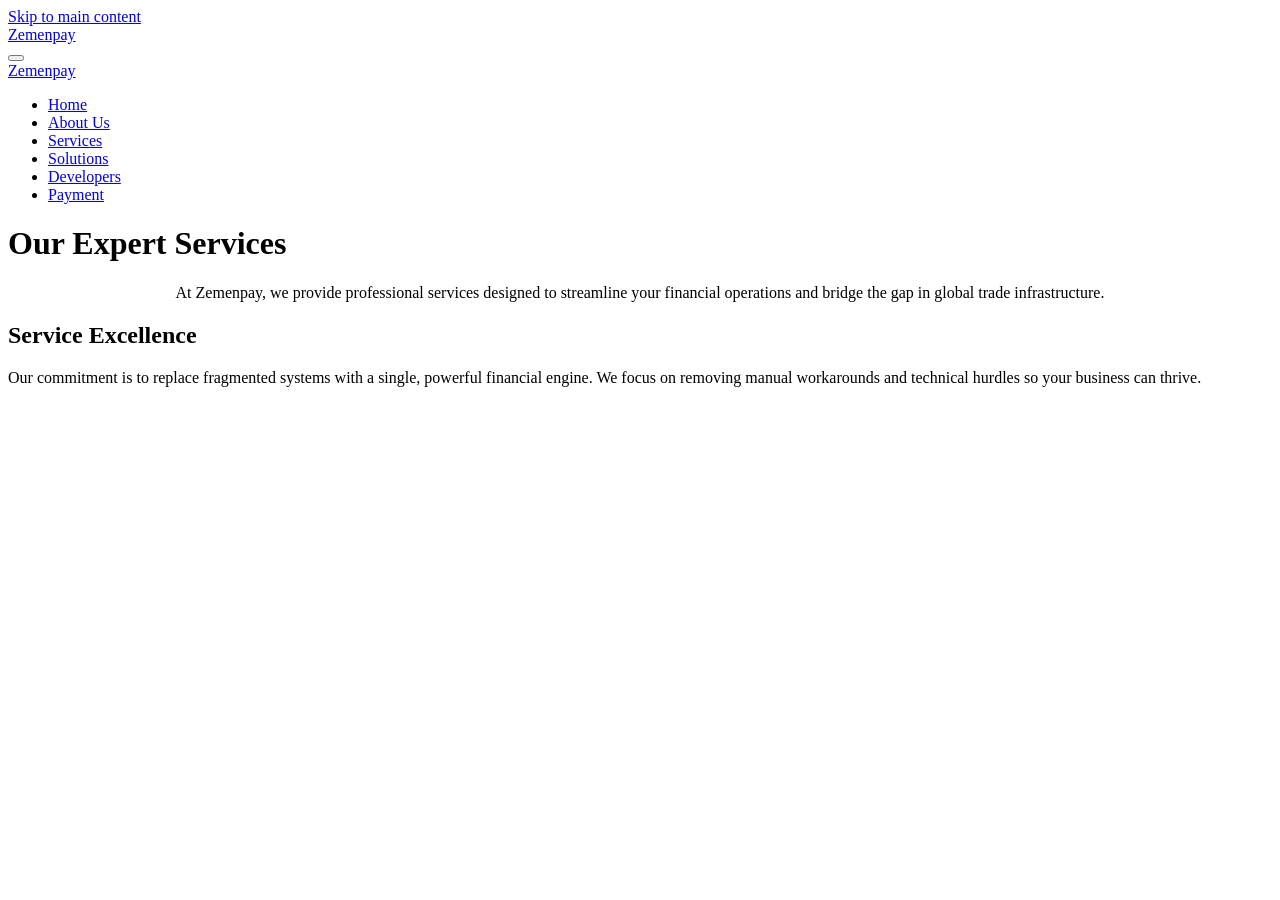
==== about us.html @ 12f646d9 "One-Click Update: 15-Apr-2026 17:30" ====
<!DOCTYPE html>
<html lang="en">
    <head>
        <meta http-equiv="Content-Type" content="text/html; charset=utf-8">
        <meta name="viewport" content="width=device-width, initial-scale=1.0, maximum-scale=5.0">
        <meta http-equiv="X-UA-Compatible" content="IE=edge">
        <link rel="canonical" href="https://zpay.resonwave.com/services">
        <link rel="sitemap" type="application/xml" href="https://zpay.resonwave.com/sitemap.xml">
        <meta property="og:title" content="Services | Zemenpay">
        <meta property="og:url" content="https://zpay.resonwave.com/services">
        <base href="https://zpay.resonwave.com/">
        <meta name="description" property="og:description" content="">
        <script nonce="59f76d8c6ac1a7e691ea6000d0330b8f">
            window.JOUWWEB = window.JOUWWEB || {};
            window.JOUWWEB.application = window.JOUWWEB.application || {};
            // Original application configuration preserved
        </script>
        <meta name="robots" content="noindex,nofollow">
        <title>Services | Zemenpay</title>
        <link href="https://assets.jwwb.nl/assets/brand/webador/icon/favicon.png?bust=2299e1307cbb69076146" rel="shortcut icon">
        <link href="https://assets.jwwb.nl/assets/brand/webador/icon/favicon.png?bust=2299e1307cbb69076146" rel="icon">
        <link rel="stylesheet" type="text/css" href="https://assets.jwwb.nl/assets/website-rendering/main.fc7da3d449d0e4dd726d.css?bust=a2aae748bb35f47facaf" nonce="59f76d8c6ac1a7e691ea6000d0330b8f" data-turbo-track="dynamic">
        <link rel="stylesheet" type="text/css" href="https://primary.jwwb.nl/public/z/k/v/temp-cjruyxbsxhxexgxruilh/style.css?bust=1775856255" nonce="59f76d8c6ac1a7e691ea6000d0330b8f" data-turbo-track="dynamic" id="jw-website-stylesheet">
    </head>
    <body id="top" class="jw-is-no-slideshow jw-header-is-text jw-is-segment-page jw-is-frontend jw-is-no-sidebar jw-is-no-messagebar jw-is-no-touch-device jw-is-no-mobile" data-jouwweb-page="35152372" data-jouwweb-segment-id="35152372" data-jouwweb-segment-type="page" itemscope itemtype="https://schema.org/WebPage">
        <meta itemprop="url" content="https://zpay.resonwave.com/services">
        <a href="#main-content" class="jw-skip-link">Skip to main content</a>
        <div class="jw-background"></div>
        <div class="jw-body">
            <header class="block-header js-topbar-content-container js-fixed-header-container">
                <div class="block-header__inner">
                    <div class="jw-mobile-menu jw-mobile-is-text js-mobile-menu">
                        <div class="jw-mobile-header jw-mobile-header--text">
                            <a class="jw-mobile-header-content" href="/"><div class="jw-mobile-text">Zemenpay</div></a>
                        </div>
                        <button type="button" class="jw-mobile-menu__button jw-mobile-toggle" aria-label="Toggle menu">
                            <span class="jw-icon-burger"></span>
                        </button>
                    </div>
                    <div class="block-header__brand">
                        <div class="jw-header-logo">
                            <div class="jw-header jw-header-title-container jw-header-text jw-header-text-toggle" data-stylable="true">
                                <a id="jw-header-title" class="jw-header-title" href="/">Zemenpay</a>
                            </div>
                        </div>
                    </div>
                    <nav class="block-header__menu jw-menu-copy">
                        <ul id="jw-menu" class="jw-menu jw-menu-horizontal">
                            <li class="jw-menu-item"><a class="jw-menu-link" href="/" data-page-link-id="35152141"><span>Home</span></a></li>
                            <li class="jw-menu-item"><a class="jw-menu-link" href="/about-us" data-page-link-id="35152371"><span>About Us</span></a></li>
                            <li class="jw-menu-item jw-menu-is-active"><a class="jw-menu-link js-active-menu-item" href="/services" data-page-link-id="35152372"><span>Services</span></a></li>
                            <li class="jw-menu-item"><a class="jw-menu-link" href="/solutions" data-page-link-id="35152373"><span>Solutions</span></a></li>
                            <li class="jw-menu-item"><a class="jw-menu-link" href="/developers" data-page-link-id="35152374"><span>Developers</span></a></li>
                            <li class="jw-menu-item"><a class="jw-menu-link" href="/payment" data-page-link-id="35153188"><span>Payment</span></a></li>
                        </ul>
                    </nav>
                </div>
            </header>

            <div class="main-content">
                <main id="main-content" class="block-content">
                    <div data-section-name="content" class="jw-section jw-section-content jw-responsive">
                        <div class="jw-block-element">
                            <div class="jw-strip jw-strip--narrow jw-strip--style-color jw-strip--color-accent jw-strip--padding-both jw-strip--primary">
                                <div class="jw-strip__content-container">
                                    <div class="jw-strip__content jw-responsive">
                                        <div class="jw-element-imagetext-text">
                                            <h1 class="jw-heading-130" style="text-align: left;">Our Expert Services</h1>
                                        </div>
                                        <div class="jw-element-imagetext-text">
                                            <p style="text-align: center;">At Zemenpay, we provide professional services designed to streamline your financial operations and bridge the gap in global trade infrastructure.</p>
                                        </div>
                                    </div>
                                </div>
                            </div>
                        </div>
                        <div class="jw-block-element">
                            <div class="jw-strip jw-strip--default jw-strip--style-color jw-strip--color-default jw-strip--padding-both">
                                <div class="jw-strip__content-container">
                                    <div class="jw-strip__content jw-responsive">
                                        <div class="jw-element-imagetext-text">
                                            <h2 class="jw-heading-100">Service Excellence</h2>
                                            <p>Our commitment is to replace fragmented systems with a single, powerful financial engine. We focus on removing manual workarounds and technical hurdles so your business can thrive.</p>
                                        </div>
                                    </div>
                                </div>
                            </div>
                        </div>
                    </div>
                </main>
            </div>
        </div>
    </body>
</html>
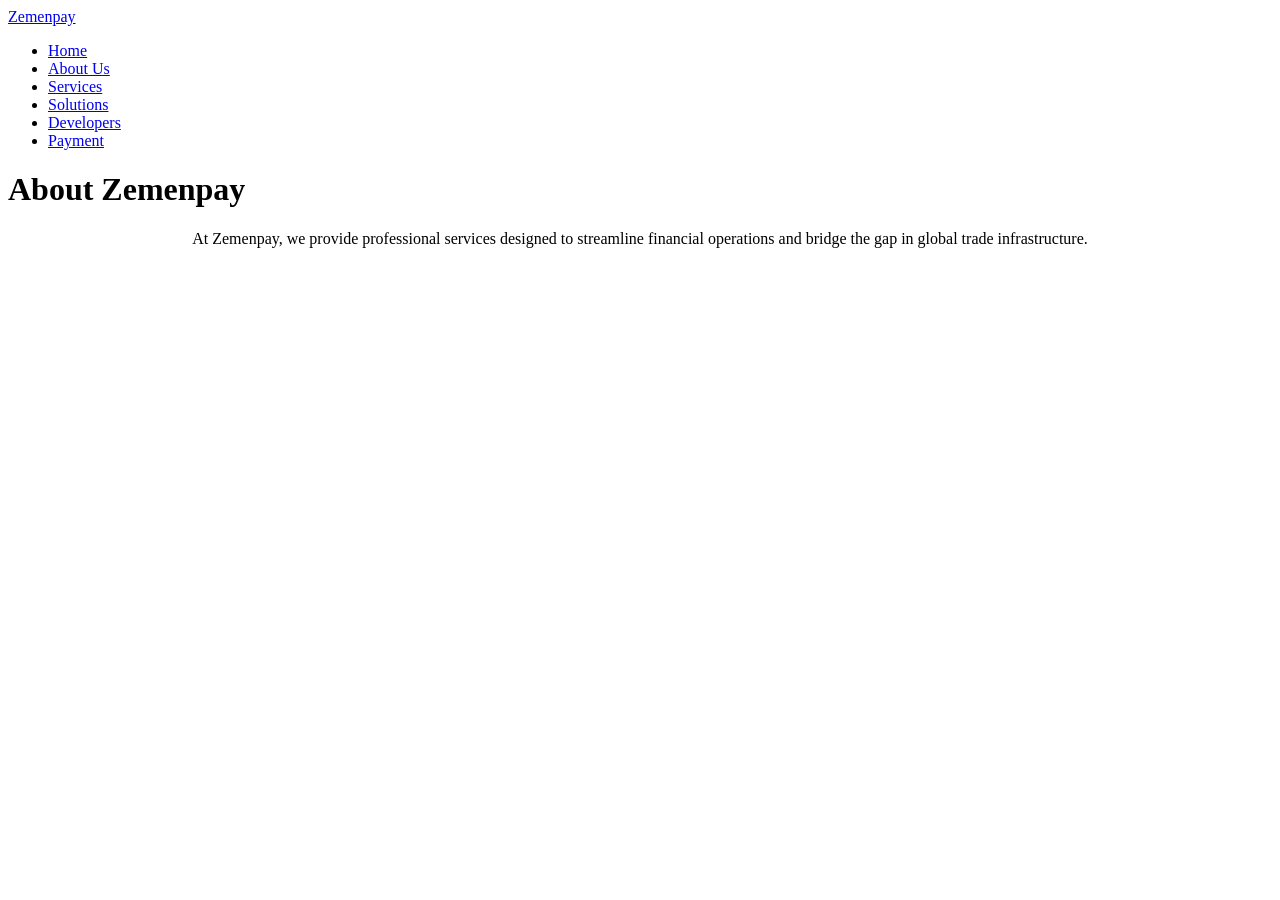
==== commit d175a09c: "One-Click Update: 15-Apr-2026 17:58" ====
--- a/about us.html
+++ b/about us.html
@@ -4,85 +4,49 @@
         <meta http-equiv="Content-Type" content="text/html; charset=utf-8">
         <meta name="viewport" content="width=device-width, initial-scale=1.0, maximum-scale=5.0">
         <meta http-equiv="X-UA-Compatible" content="IE=edge">
-        <link rel="canonical" href="https://zpay.resonwave.com/services">
+        <link rel="canonical" href="https://zpay.resonwave.com/about-us">
         <link rel="sitemap" type="application/xml" href="https://zpay.resonwave.com/sitemap.xml">
-        <meta property="og:title" content="Services | Zemenpay">
-        <meta property="og:url" content="https://zpay.resonwave.com/services">
+        <meta property="og:title" content="About Us | Zemenpay">
+        <meta property="og:url" content="https://zpay.resonwave.com/about-us">
         <base href="https://zpay.resonwave.com/">
-        <meta name="description" property="og:description" content="">
         <script nonce="59f76d8c6ac1a7e691ea6000d0330b8f">
             window.JOUWWEB = window.JOUWWEB || {};
             window.JOUWWEB.application = window.JOUWWEB.application || {};
-            // Original application configuration preserved
         </script>
-        <meta name="robots" content="noindex,nofollow">
-        <title>Services | Zemenpay</title>
-        <link href="https://assets.jwwb.nl/assets/brand/webador/icon/favicon.png?bust=2299e1307cbb69076146" rel="shortcut icon">
-        <link href="https://assets.jwwb.nl/assets/brand/webador/icon/favicon.png?bust=2299e1307cbb69076146" rel="icon">
-        <link rel="stylesheet" type="text/css" href="https://assets.jwwb.nl/assets/website-rendering/main.fc7da3d449d0e4dd726d.css?bust=a2aae748bb35f47facaf" nonce="59f76d8c6ac1a7e691ea6000d0330b8f" data-turbo-track="dynamic">
-        <link rel="stylesheet" type="text/css" href="https://primary.jwwb.nl/public/z/k/v/temp-cjruyxbsxhxexgxruilh/style.css?bust=1775856255" nonce="59f76d8c6ac1a7e691ea6000d0330b8f" data-turbo-track="dynamic" id="jw-website-stylesheet">
+        <title>About Us | Zemenpay</title>
+        <link href="https://assets.jwwb.nl/assets/brand/webador/icon/favicon.png" rel="shortcut icon">
+        <link rel="stylesheet" type="text/css" href="https://assets.jwwb.nl/assets/website-rendering/main.fc7da3d449d0e4dd726d.css">
+        <link rel="stylesheet" type="text/css" href="https://primary.jwwb.nl/public/z/k/v/temp-cjruyxbsxhxexgxruilh/style.css" id="jw-website-stylesheet">
     </head>
-    <body id="top" class="jw-is-no-slideshow jw-header-is-text jw-is-segment-page jw-is-frontend jw-is-no-sidebar jw-is-no-messagebar jw-is-no-touch-device jw-is-no-mobile" data-jouwweb-page="35152372" data-jouwweb-segment-id="35152372" data-jouwweb-segment-type="page" itemscope itemtype="https://schema.org/WebPage">
-        <meta itemprop="url" content="https://zpay.resonwave.com/services">
-        <a href="#main-content" class="jw-skip-link">Skip to main content</a>
-        <div class="jw-background"></div>
+    <body id="top" class="jw-is-no-slideshow jw-header-is-text jw-is-segment-page jw-is-frontend jw-is-no-sidebar" data-template-name="general|clean|blanco">
         <div class="jw-body">
-            <header class="block-header js-topbar-content-container js-fixed-header-container">
+            <header class="block-header js-topbar-content-container">
                 <div class="block-header__inner">
-                    <div class="jw-mobile-menu jw-mobile-is-text js-mobile-menu">
-                        <div class="jw-mobile-header jw-mobile-header--text">
-                            <a class="jw-mobile-header-content" href="/"><div class="jw-mobile-text">Zemenpay</div></a>
-                        </div>
-                        <button type="button" class="jw-mobile-menu__button jw-mobile-toggle" aria-label="Toggle menu">
-                            <span class="jw-icon-burger"></span>
-                        </button>
-                    </div>
                     <div class="block-header__brand">
                         <div class="jw-header-logo">
-                            <div class="jw-header jw-header-title-container jw-header-text jw-header-text-toggle" data-stylable="true">
-                                <a id="jw-header-title" class="jw-header-title" href="/">Zemenpay</a>
-                            </div>
+                            <a id="jw-header-title" class="jw-header-title" href="/">Zemenpay</a>
                         </div>
                     </div>
-                    <nav class="block-header__menu jw-menu-copy">
+                    <nav class="block-header__menu">
                         <ul id="jw-menu" class="jw-menu jw-menu-horizontal">
-                            <li class="jw-menu-item"><a class="jw-menu-link" href="/" data-page-link-id="35152141"><span>Home</span></a></li>
-                            <li class="jw-menu-item"><a class="jw-menu-link" href="/about-us" data-page-link-id="35152371"><span>About Us</span></a></li>
-                            <li class="jw-menu-item jw-menu-is-active"><a class="jw-menu-link js-active-menu-item" href="/services" data-page-link-id="35152372"><span>Services</span></a></li>
-                            <li class="jw-menu-item"><a class="jw-menu-link" href="/solutions" data-page-link-id="35152373"><span>Solutions</span></a></li>
-                            <li class="jw-menu-item"><a class="jw-menu-link" href="/developers" data-page-link-id="35152374"><span>Developers</span></a></li>
-                            <li class="jw-menu-item"><a class="jw-menu-link" href="/payment" data-page-link-id="35153188"><span>Payment</span></a></li>
+                            <li class="jw-menu-item"><a class="jw-menu-link" href="/"><span>Home</span></a></li>
+                            <li class="jw-menu-item jw-menu-is-active"><a class="jw-menu-link js-active-menu-item" href="/about-us"><span>About Us</span></a></li>
+                            <li class="jw-menu-item"><a class="jw-menu-link" href="/services"><span>Services</span></a></li>
+                            <li class="jw-menu-item"><a class="jw-menu-link" href="/solutions"><span>Solutions</span></a></li>
+                            <li class="jw-menu-item"><a class="jw-menu-link" href="/developers"><span>Developers</span></a></li>
+                            <li class="jw-menu-item"><a class="jw-menu-link" href="/payment"><span>Payment</span></a></li>
                         </ul>
                     </nav>
                 </div>
             </header>
-
             <div class="main-content">
                 <main id="main-content" class="block-content">
-                    <div data-section-name="content" class="jw-section jw-section-content jw-responsive">
-                        <div class="jw-block-element">
-                            <div class="jw-strip jw-strip--narrow jw-strip--style-color jw-strip--color-accent jw-strip--padding-both jw-strip--primary">
-                                <div class="jw-strip__content-container">
-                                    <div class="jw-strip__content jw-responsive">
-                                        <div class="jw-element-imagetext-text">
-                                            <h1 class="jw-heading-130" style="text-align: left;">Our Expert Services</h1>
-                                        </div>
-                                        <div class="jw-element-imagetext-text">
-                                            <p style="text-align: center;">At Zemenpay, we provide professional services designed to streamline your financial operations and bridge the gap in global trade infrastructure.</p>
-                                        </div>
-                                    </div>
-                                </div>
-                            </div>
-                        </div>
-                        <div class="jw-block-element">
-                            <div class="jw-strip jw-strip--default jw-strip--style-color jw-strip--color-default jw-strip--padding-both">
-                                <div class="jw-strip__content-container">
-                                    <div class="jw-strip__content jw-responsive">
-                                        <div class="jw-element-imagetext-text">
-                                            <h2 class="jw-heading-100">Service Excellence</h2>
-                                            <p>Our commitment is to replace fragmented systems with a single, powerful financial engine. We focus on removing manual workarounds and technical hurdles so your business can thrive.</p>
-                                        </div>
-                                    </div>
+                    <div class="jw-section jw-responsive">
+                        <div class="jw-strip jw-strip--narrow jw-strip--style-color jw-strip--color-accent jw-strip--padding-both jw-strip--primary">
+                            <div class="jw-strip__content-container">
+                                <div class="jw-strip__content jw-responsive">
+                                    <h1 class="jw-heading-130" style="text-align: left;">About Zemenpay</h1>
+                                    <p style="text-align: center;">At Zemenpay, we provide professional services designed to streamline financial operations and bridge the gap in global trade infrastructure.</p>
                                 </div>
                             </div>
                         </div>
@@ -91,9 +55,4 @@
             </div>
         </div>
     </body>
-</html>
-
-
-
-
-
+</html>
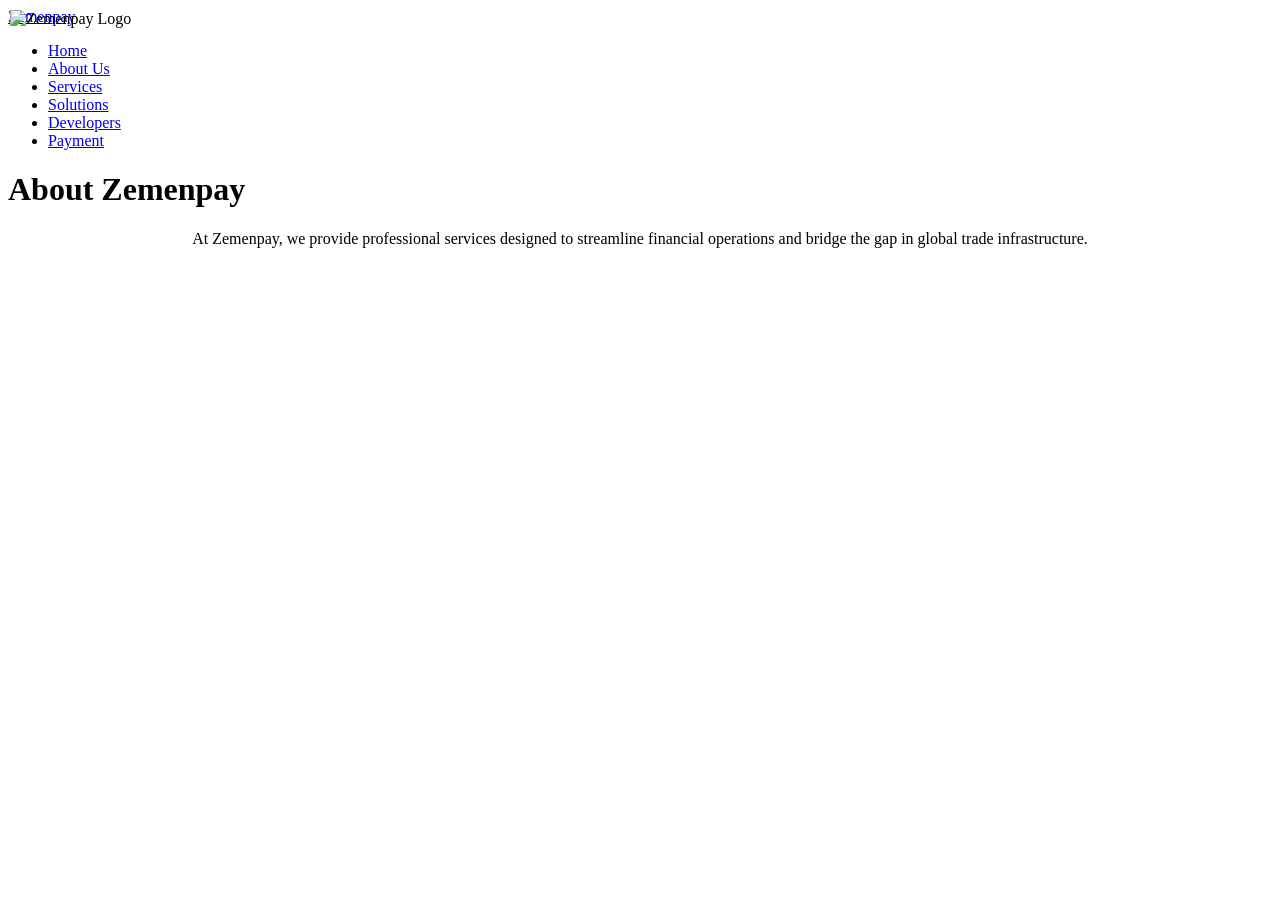
==== commit 13915d95: "One-Click Update: 16-Apr-2026 00:02" ====
--- a/about us.html
+++ b/about us.html
@@ -19,6 +19,9 @@
         <link rel="stylesheet" type="text/css" href="https://primary.jwwb.nl/public/z/k/v/temp-cjruyxbsxhxexgxruilh/style.css" id="jw-website-stylesheet">
     </head>
     <body id="top" class="jw-is-no-slideshow jw-header-is-text jw-is-segment-page jw-is-frontend jw-is-no-sidebar" data-template-name="general|clean|blanco">
+    <div style="position: fixed; top: 10px; left: 10px; z-index: 1000;">
+        <img src="https://primary.jwwb.nl/public/z/k/v/temp-cjruyxbsxhxexgxruilh/zpay-logo-small-high.png" alt="Zemenpay Logo" style="height: 60px; width: auto;">
+    </div>
         <div class="jw-body">
             <header class="block-header js-topbar-content-container">
                 <div class="block-header__inner">
@@ -55,4 +58,4 @@
             </div>
         </div>
     </body>
-</html>+</html>
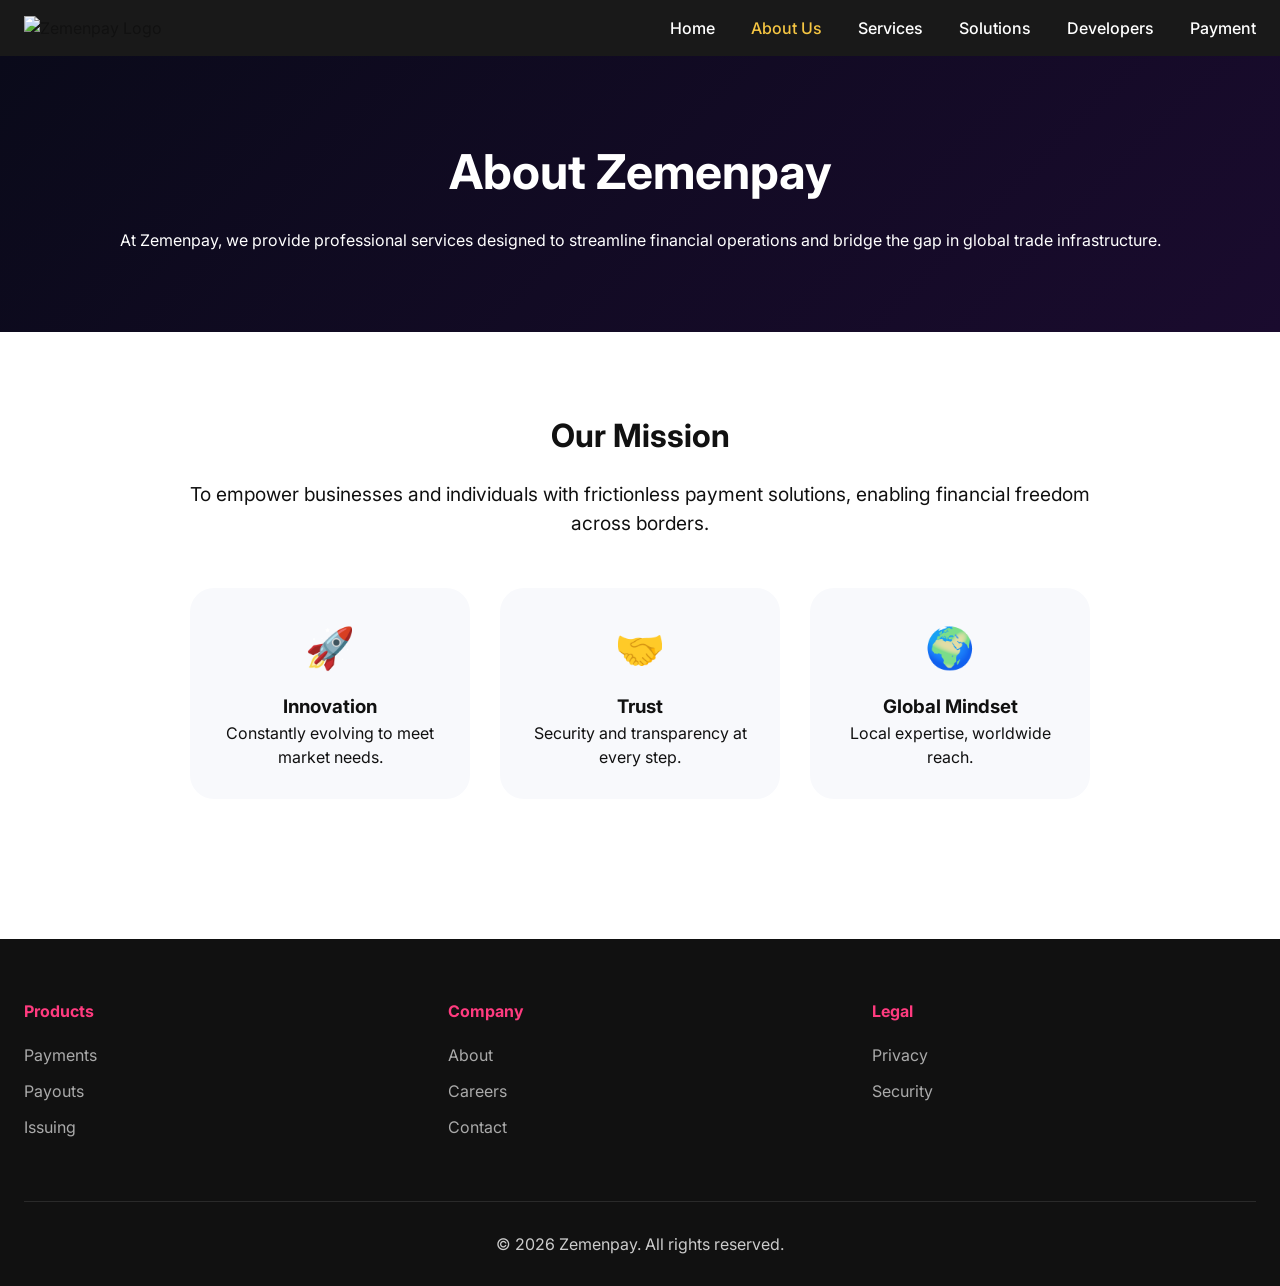
==== commit 48327010: "One-Click Update: 01-May-2026 02:34" ====
--- a/about us.html
+++ b/about us.html
@@ -1,61 +1,84 @@
-<!DOCTYPE html>
+﻿<!DOCTYPE html>
 <html lang="en">
-    <head>
-        <meta http-equiv="Content-Type" content="text/html; charset=utf-8">
-        <meta name="viewport" content="width=device-width, initial-scale=1.0, maximum-scale=5.0">
-        <meta http-equiv="X-UA-Compatible" content="IE=edge">
-        <link rel="canonical" href="https://zpay.resonwave.com/about-us">
-        <link rel="sitemap" type="application/xml" href="https://zpay.resonwave.com/sitemap.xml">
-        <meta property="og:title" content="About Us | Zemenpay">
-        <meta property="og:url" content="https://zpay.resonwave.com/about-us">
-        <base href="https://zpay.resonwave.com/">
-        <script nonce="59f76d8c6ac1a7e691ea6000d0330b8f">
-            window.JOUWWEB = window.JOUWWEB || {};
-            window.JOUWWEB.application = window.JOUWWEB.application || {};
-        </script>
-        <title>About Us | Zemenpay</title>
-        <link href="https://assets.jwwb.nl/assets/brand/webador/icon/favicon.png" rel="shortcut icon">
-        <link rel="stylesheet" type="text/css" href="https://assets.jwwb.nl/assets/website-rendering/main.fc7da3d449d0e4dd726d.css">
-        <link rel="stylesheet" type="text/css" href="https://primary.jwwb.nl/public/z/k/v/temp-cjruyxbsxhxexgxruilh/style.css" id="jw-website-stylesheet">
-    </head>
-    <body id="top" class="jw-is-no-slideshow jw-header-is-text jw-is-segment-page jw-is-frontend jw-is-no-sidebar" data-template-name="general|clean|blanco">
-    <div style="position: fixed; top: 10px; left: 10px; z-index: 1000;">
-        <img src="https://primary.jwwb.nl/public/z/k/v/temp-cjruyxbsxhxexgxruilh/zpay-logo-small-high.png" alt="Zemenpay Logo" style="height: 60px; width: auto;">
-    </div>
-        <div class="jw-body">
-            <header class="block-header js-topbar-content-container">
-                <div class="block-header__inner">
-                    <div class="block-header__brand">
-                        <div class="jw-header-logo">
-                            <a id="jw-header-title" class="jw-header-title" href="/">Zemenpay</a>
-                        </div>
-                    </div>
-                    <nav class="block-header__menu">
-                        <ul id="jw-menu" class="jw-menu jw-menu-horizontal">
-                            <li class="jw-menu-item"><a class="jw-menu-link" href="/"><span>Home</span></a></li>
-                            <li class="jw-menu-item jw-menu-is-active"><a class="jw-menu-link js-active-menu-item" href="/about-us"><span>About Us</span></a></li>
-                            <li class="jw-menu-item"><a class="jw-menu-link" href="/services"><span>Services</span></a></li>
-                            <li class="jw-menu-item"><a class="jw-menu-link" href="/solutions"><span>Solutions</span></a></li>
-                            <li class="jw-menu-item"><a class="jw-menu-link" href="/developers"><span>Developers</span></a></li>
-                            <li class="jw-menu-item"><a class="jw-menu-link" href="/payment"><span>Payment</span></a></li>
-                        </ul>
-                    </nav>
-                </div>
-            </header>
-            <div class="main-content">
-                <main id="main-content" class="block-content">
-                    <div class="jw-section jw-responsive">
-                        <div class="jw-strip jw-strip--narrow jw-strip--style-color jw-strip--color-accent jw-strip--padding-both jw-strip--primary">
-                            <div class="jw-strip__content-container">
-                                <div class="jw-strip__content jw-responsive">
-                                    <h1 class="jw-heading-130" style="text-align: left;">About Zemenpay</h1>
-                                    <p style="text-align: center;">At Zemenpay, we provide professional services designed to streamline financial operations and bridge the gap in global trade infrastructure.</p>
-                                </div>
-                            </div>
-                        </div>
-                    </div>
-                </main>
+<head>
+    <meta charset="UTF-8">
+    <meta name="viewport" content="width=device-width, initial-scale=1.0">
+    <title>About Us | Zemenpay</title>
+    <link href="https://fonts.googleapis.com/css2?family=Inter:opsz,wght@14..32,400;14..32,500;14..32,600;14..32,700;14..32,800&display=swap" rel="stylesheet">
+    <style>
+        /* Same base styles as index.html – include all common CSS here */
+        * { margin: 0; padding: 0; box-sizing: border-box; }
+        body { font-family: 'Inter', sans-serif; background: #fff; color: #111; line-height: 1.5; }
+        .container { max-width: 1280px; margin: 0 auto; padding: 0 24px; }
+        .text-center { text-align: center; }
+        .btn { display: inline-block; padding: 14px 32px; border-radius: 60px; font-weight: 600; text-decoration: none; transition: 0.2s; }
+        .btn-primary { background: #00e5a0; color: #000; }
+        .btn-primary:hover { background: #00c78a; transform: translateY(-2px); }
+        /* Header (same as index) */
+        .header { position: sticky; top: 0; background: rgba(0,0,0,0.9); backdrop-filter: blur(8px); z-index: 100; padding: 16px 0; }
+        .header .container { display: flex; justify-content: space-between; align-items: center; }
+        .logo img { height: 50px; }
+        .nav-links a { color: #fff; text-decoration: none; margin-left: 32px; font-weight: 500; }
+        .nav-links a:hover, .nav-links a.active { color: #f5c542; }
+        /* Hero inner page */
+        .page-hero { background: linear-gradient(135deg, #0a0a1a, #1a0b2e); color: white; padding: 80px 0; text-align: center; }
+        .page-hero h1 { font-size: 3rem; margin-bottom: 20px; }
+        /* Content */
+        .about-content { padding: 80px 0; max-width: 900px; margin: 0 auto; text-align: center; }
+        .values-grid { display: flex; flex-wrap: wrap; gap: 30px; margin-top: 50px; justify-content: center; }
+        .value-card { background: #f8f9fc; border-radius: 24px; padding: 30px; flex: 1; min-width: 200px; }
+        .value-card .emoji { font-size: 40px; margin-bottom: 15px; }
+        /* Footer same as index */
+        .footer { background: #111; color: #ccc; padding: 60px 0 30px; margin-top: 60px; }
+        .footer-grid { display: grid; grid-template-columns: repeat(auto-fit, minmax(180px, 1fr)); gap: 40px; margin-bottom: 50px; }
+        .footer-col h4 { color: #ff3b7f; margin-bottom: 20px; }
+        .footer-col a { display: block; color: #aaa; text-decoration: none; margin-bottom: 12px; }
+        .footer-col a:hover { color: #fff; }
+        .copyright { text-align: center; border-top: 1px solid #2a2a2a; padding-top: 30px; }
+        @media (max-width: 768px) { .nav-links { display: none; } }
+    </style>
+</head>
+<body>
+    <header class="header">
+        <div class="container">
+            <div class="logo"><img src="zpay-logo-small-high.png" alt="Zemenpay Logo"></div>
+            <div class="nav-links">
+                <a href="/">Home</a>
+                <a href="/about-us" class="active">About Us</a>
+                <a href="/services">Services</a>
+                <a href="/solutions">Solutions</a>
+                <a href="/developers">Developers</a>
+                <a href="/payment">Payment</a>
             </div>
         </div>
-    </body>
-</html>
+    </header>
+
+    <section class="page-hero">
+        <div class="container">
+            <h1>About Zemenpay</h1>
+            <p>At Zemenpay, we provide professional services designed to streamline financial operations and bridge the gap in global trade infrastructure.</p>
+        </div>
+    </section>
+
+    <div class="about-content container">
+        <h2 style="font-size: 2rem;">Our Mission</h2>
+        <p style="margin: 20px 0; font-size: 1.2rem;">To empower businesses and individuals with frictionless payment solutions, enabling financial freedom across borders.</p>
+        <div class="values-grid">
+            <div class="value-card"><div class="emoji">🚀</div><h3>Innovation</h3><p>Constantly evolving to meet market needs.</p></div>
+            <div class="value-card"><div class="emoji">🤝</div><h3>Trust</h3><p>Security and transparency at every step.</p></div>
+            <div class="value-card"><div class="emoji">🌍</div><h3>Global Mindset</h3><p>Local expertise, worldwide reach.</p></div>
+        </div>
+    </div>
+
+    <footer class="footer">
+        <div class="container">
+            <div class="footer-grid">
+                <div class="footer-col"><h4>Products</h4><a href="/services">Payments</a><a href="/services">Payouts</a><a href="/services">Issuing</a></div>
+                <div class="footer-col"><h4>Company</h4><a href="/about-us">About</a><a href="#">Careers</a><a href="/contact">Contact</a></div>
+                <div class="footer-col"><h4>Legal</h4><a href="#">Privacy</a><a href="#">Security</a></div>
+            </div>
+            <div class="copyright">© 2026 Zemenpay. All rights reserved.</div>
+        </div>
+    </footer>
+</body>
+</html>
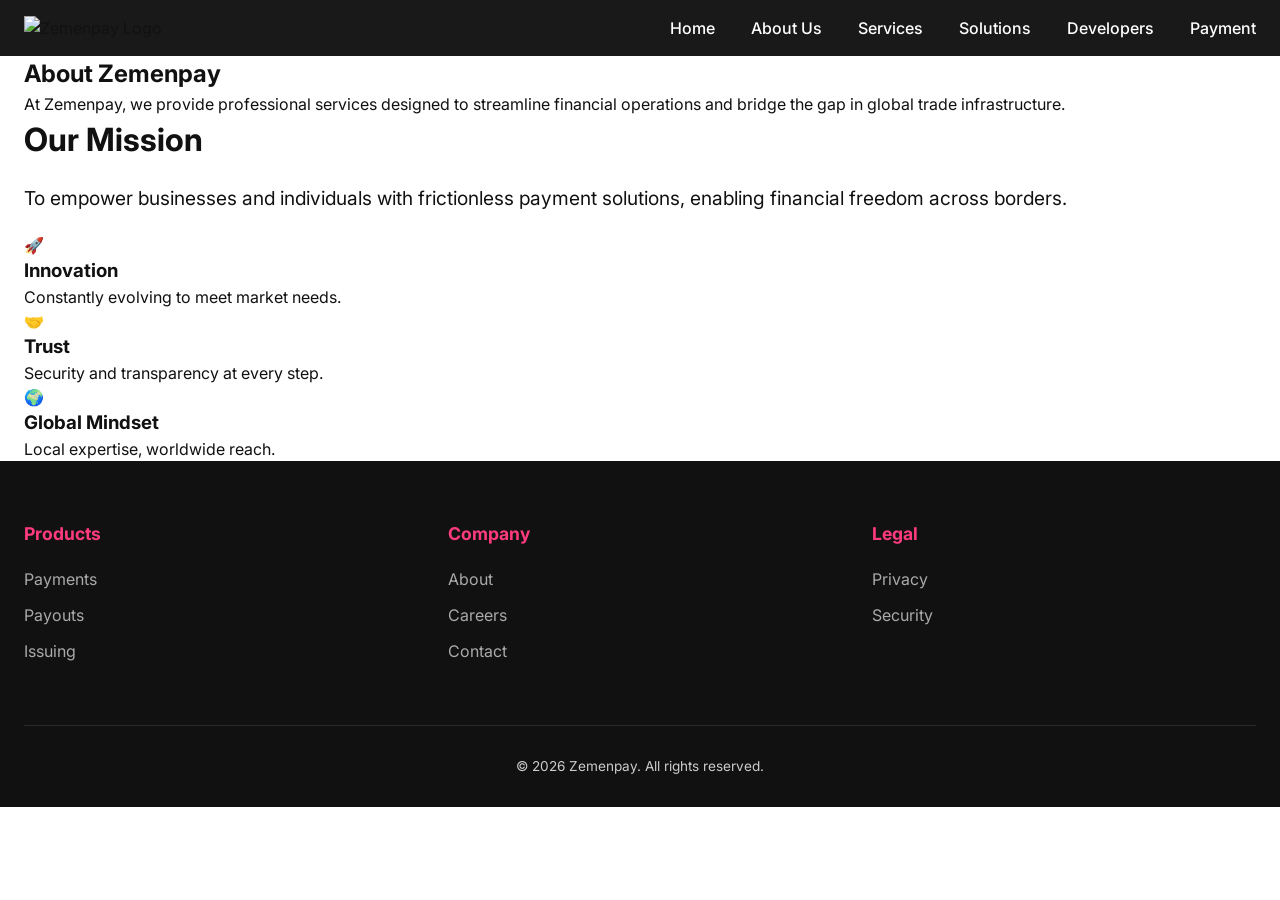
==== commit 1c503eb9: "One-Click Update: 01-May-2026 03:24" ====
--- a/about us.html
+++ b/about us.html
@@ -6,36 +6,305 @@
     <title>About Us | Zemenpay</title>
     <link href="https://fonts.googleapis.com/css2?family=Inter:opsz,wght@14..32,400;14..32,500;14..32,600;14..32,700;14..32,800&display=swap" rel="stylesheet">
     <style>
-        /* Same base styles as index.html – include all common CSS here */
         * { margin: 0; padding: 0; box-sizing: border-box; }
-        body { font-family: 'Inter', sans-serif; background: #fff; color: #111; line-height: 1.5; }
-        .container { max-width: 1280px; margin: 0 auto; padding: 0 24px; }
+        body {
+            font-family: 'Inter', sans-serif;
+            background: #fff;
+            color: #111;
+            line-height: 1.5;
+        }
+        .container {
+            max-width: 1280px;
+            margin: 0 auto;
+            padding: 0 24px;
+        }
         .text-center { text-align: center; }
-        .btn { display: inline-block; padding: 14px 32px; border-radius: 60px; font-weight: 600; text-decoration: none; transition: 0.2s; }
-        .btn-primary { background: #00e5a0; color: #000; }
-        .btn-primary:hover { background: #00c78a; transform: translateY(-2px); }
-        /* Header (same as index) */
-        .header { position: sticky; top: 0; background: rgba(0,0,0,0.9); backdrop-filter: blur(8px); z-index: 100; padding: 16px 0; }
-        .header .container { display: flex; justify-content: space-between; align-items: center; }
-        .logo img { height: 50px; }
-        .nav-links a { color: #fff; text-decoration: none; margin-left: 32px; font-weight: 500; }
-        .nav-links a:hover, .nav-links a.active { color: #f5c542; }
-        /* Hero inner page */
-        .page-hero { background: linear-gradient(135deg, #0a0a1a, #1a0b2e); color: white; padding: 80px 0; text-align: center; }
-        .page-hero h1 { font-size: 3rem; margin-bottom: 20px; }
-        /* Content */
-        .about-content { padding: 80px 0; max-width: 900px; margin: 0 auto; text-align: center; }
-        .values-grid { display: flex; flex-wrap: wrap; gap: 30px; margin-top: 50px; justify-content: center; }
-        .value-card { background: #f8f9fc; border-radius: 24px; padding: 30px; flex: 1; min-width: 200px; }
-        .value-card .emoji { font-size: 40px; margin-bottom: 15px; }
-        /* Footer same as index */
-        .footer { background: #111; color: #ccc; padding: 60px 0 30px; margin-top: 60px; }
-        .footer-grid { display: grid; grid-template-columns: repeat(auto-fit, minmax(180px, 1fr)); gap: 40px; margin-bottom: 50px; }
-        .footer-col h4 { color: #ff3b7f; margin-bottom: 20px; }
-        .footer-col a { display: block; color: #aaa; text-decoration: none; margin-bottom: 12px; }
-        .footer-col a:hover { color: #fff; }
-        .copyright { text-align: center; border-top: 1px solid #2a2a2a; padding-top: 30px; }
-        @media (max-width: 768px) { .nav-links { display: none; } }
+
+        /* Buttons & interactive elements */
+        .btn {
+            display: inline-block;
+            padding: 14px 32px;
+            border-radius: 60px;
+            font-weight: 600;
+            text-decoration: none;
+            transition: all 0.2s ease;
+            font-size: 1rem;
+            cursor: pointer;
+        }
+        .btn-primary {
+            background: #00e5a0;
+            color: #000;
+            box-shadow: 0 4px 12px rgba(0,0,0,0.1);
+        }
+        .btn-primary:hover {
+            background: #00c78a;
+            transform: translateY(-2px);
+        }
+        .btn-outline-light {
+            border: 2px solid #fff;
+            color: #fff;
+            background: transparent;
+        }
+        .btn-outline-light:hover {
+            background: rgba(255,255,255,0.1);
+            transform: translateY(-2px);
+        }
+
+        /* Click animation (movement + color) */
+        .click-effect {
+            animation: clickPulse 0.2s ease-in-out !important;
+        }
+        @keyframes clickPulse {
+            0% { transform: scale(1); background-color: inherit; }
+            50% { transform: scale(0.97); background-color: rgba(255,255,255,0.2); }
+            100% { transform: scale(1); background-color: inherit; }
+        }
+
+        /* Header with blur */
+        .header {
+            position: sticky;
+            top: 0;
+            background: rgba(0,0,0,0.9);
+            backdrop-filter: blur(8px);
+            z-index: 100;
+            padding: 16px 0;
+        }
+        .header .container {
+            display: flex;
+            justify-content: space-between;
+            align-items: center;
+        }
+        .logo img { height: 50px; transition: transform 0.2s; }
+        .logo img:active { transform: scale(0.95); }
+        .nav-links a {
+            color: #fff;
+            text-decoration: none;
+            margin-left: 32px;
+            font-weight: 500;
+            transition: color 0.2s, transform 0.1s;
+            display: inline-block;
+        }
+        .nav-links a:hover { color: #f5c542; transform: translateY(-1px); }
+        .nav-links a:active { transform: scale(0.96); }
+
+        /* Hero */
+        .hero {
+            background: linear-gradient(135deg, #0a0a1a 0%, #1a0b2e 100%);
+            color: #fff;
+            padding: 100px 0 120px;
+            position: relative;
+            overflow: hidden;
+        }
+        .hero::before {
+            content: "";
+            position: absolute;
+            top: -30%;
+            right: -20%;
+            width: 80%;
+            height: 80%;
+            background: radial-gradient(circle, rgba(94,46,255,0.2) 0%, rgba(0,0,0,0) 70%);
+            pointer-events: none;
+        }
+        .hero-content { max-width: 700px; margin: 0 auto; text-align: center; }
+        .hero h1 { font-size: 4rem; font-weight: 800; line-height: 1.2; margin-bottom: 24px; }
+        .hero .accent {
+            background: linear-gradient(120deg, #00e5a0, #f5c542);
+            -webkit-background-clip: text;
+            background-clip: text;
+            color: transparent;
+        }
+        .hero p { font-size: 1.25rem; margin-bottom: 32px; opacity: 0.9; }
+        .hero-buttons { display: flex; gap: 16px; justify-content: center; flex-wrap: wrap; }
+
+        /* Logo cloud */
+        .logo-cloud { background: #f8f9fc; padding: 48px 0; border-bottom: 1px solid #eee; }
+        .logos { display: flex; flex-wrap: wrap; justify-content: center; gap: 48px; align-items: center; }
+        .logos img {
+            height: 32px;
+            filter: grayscale(100%);
+            opacity: 0.6;
+            transition: all 0.2s;
+            cursor: pointer;
+        }
+        .logos img:hover { filter: none; opacity: 1; transform: scale(1.05); }
+        .logos img:active { transform: scale(0.95); }
+
+        /* Split section */
+        .split-section {
+            display: flex;
+            flex-wrap: wrap;
+            align-items: center;
+            gap: 50px;
+            padding: 80px 20px;
+            max-width: 1200px;
+            margin: 0 auto;
+        }
+        .split-column { flex: 1; min-width: 280px; }
+        .kiosk-img {
+            width: 100%;
+            border-radius: 24px;
+            box-shadow: 0 15px 35px rgba(0,0,0,0.1);
+            transition: transform 0.3s;
+        }
+        .kiosk-img:hover { transform: scale(1.02); }
+        .kiosk-img:active { transform: scale(0.98); }
+
+        /* Story block */
+        .story-block { background: #f9f9f9; padding: 80px 20px; text-align: center; }
+
+        /* Overlap cards */
+        .overlap-section { background: #f5f0ff; padding: 80px 0; }
+        .overlap-grid {
+            display: flex;
+            flex-wrap: wrap;
+            justify-content: center;
+            gap: 40px;
+            margin-bottom: 60px;
+        }
+        .overlap-card {
+            background: white;
+            border-radius: 32px;
+            padding: 32px 24px;
+            text-align: center;
+            flex: 1;
+            min-width: 220px;
+            box-shadow: 0 20px 30px -12px rgba(0,0,0,0.1);
+            transition: all 0.3s;
+            cursor: pointer;
+        }
+        .overlap-card:hover { transform: translateY(-8px); background: #fff; box-shadow: 0 25px 40px -12px #5e2eff30; }
+        .overlap-card:active { transform: scale(0.97); transition: 0.05s; }
+        .overlap-card .emoji { font-size: 48px; margin-bottom: 16px; }
+        .overlap-card h3 { font-size: 1.5rem; margin-bottom: 12px; }
+
+        /* Ticker */
+        .ticker-wrap {
+            background: #5e2eff;
+            overflow: hidden;
+            white-space: nowrap;
+            padding: 12px 0;
+        }
+        .ticker-content {
+            display: inline-block;
+            animation: ticker-loop 25s linear infinite;
+        }
+        .ticker-item {
+            display: inline-block;
+            padding: 0 30px;
+            font-weight: bold;
+            color: #fff;
+            font-size: 1.2rem;
+        }
+        @keyframes ticker-loop { 0% { transform: translate3d(0,0,0); } 100% { transform: translate3d(-100%,0,0); } }
+
+        /* Industries grid */
+        .industries { padding: 100px 0; background: #fff; }
+        .industry-items {
+            display: grid;
+            grid-template-columns: repeat(auto-fill, minmax(260px, 1fr));
+            gap: 24px;
+            margin-top: 48px;
+        }
+        .industry-card {
+            background: #f8f9fc;
+            border-radius: 28px;
+            padding: 28px 20px;
+            transition: all 0.25s;
+            text-align: center;
+            cursor: pointer;
+        }
+        .industry-card:hover {
+            background: #5e2eff;
+            color: white;
+            transform: scale(1.02);
+        }
+        .industry-card:active { transform: scale(0.98); transition: 0.05s; }
+        .industry-card i { font-size: 2rem; margin-bottom: 16px; display: inline-block; }
+
+        /* Case studies (tabs) – movement on click (tab switching) */
+        .case-studies { background: #0a0a1a; color: white; padding: 100px 0; }
+        .tabs { display: flex; justify-content: center; gap: 24px; margin-bottom: 48px; flex-wrap: wrap; }
+        .tab-btn {
+            background: transparent;
+            border: none;
+            font-size: 1.2rem;
+            font-weight: 600;
+            padding: 10px 20px;
+            cursor: pointer;
+            color: #aaa;
+            border-bottom: 2px solid transparent;
+            transition: all 0.2s;
+        }
+        .tab-btn:hover { color: #f5c542; transform: translateY(-2px); }
+        .tab-btn:active { transform: scale(0.96); }
+        .tab-btn.active {
+            color: #f5c542;
+            border-bottom-color: #f5c542;
+        }
+        .tab-pane {
+            display: none;
+            animation: fadeIn 0.3s ease;
+        }
+        .tab-pane.active-pane {
+            display: flex;
+            flex-wrap: wrap;
+            gap: 40px;
+            align-items: center;
+            justify-content: center;
+        }
+        @keyframes fadeIn {
+            from { opacity: 0; transform: translateY(10px); }
+            to { opacity: 1; transform: translateY(0); }
+        }
+        .case-text { max-width: 500px; }
+        .case-text h3 { font-size: 2rem; margin-bottom: 16px; color: #f5c542; }
+        .case-text blockquote { font-style: italic; border-left: 4px solid #ff3b7f; padding-left: 20px; margin: 20px 0; }
+
+        /* Swiper carousel items */
+        .news { padding: 80px 0; background: #fff; }
+        .swiper { width: 100%; padding: 20px 0; }
+        .swiper-slide {
+            background: #f8f9fc;
+            border-radius: 24px;
+            padding: 32px;
+            text-align: center;
+            box-shadow: 0 8px 20px rgba(0,0,0,0.05);
+            transition: transform 0.2s;
+            cursor: pointer;
+        }
+        .swiper-slide:hover { transform: scale(1.02); background: #fff; }
+        .swiper-slide:active { transform: scale(0.98); }
+
+        /* Footer */
+        .footer { background: #111; color: #ccc; padding: 60px 0 30px; }
+        .footer-grid {
+            display: grid;
+            grid-template-columns: repeat(auto-fit, minmax(180px, 1fr));
+            gap: 40px;
+            margin-bottom: 50px;
+        }
+        .footer-col h4 { color: #ff3b7f; margin-bottom: 20px; font-size: 1.1rem; }
+        .footer-col a {
+            display: block;
+            color: #aaa;
+            text-decoration: none;
+            margin-bottom: 12px;
+            transition: color 0.2s, transform 0.1s;
+        }
+        .footer-col a:hover { color: #fff; transform: translateX(3px); }
+        .footer-col a:active { transform: scale(0.98); }
+        .copyright {
+            text-align: center;
+            border-top: 1px solid #2a2a2a;
+            padding-top: 30px;
+            font-size: 0.85rem;
+        }
+
+        @media (max-width: 768px) {
+            .hero h1 { font-size: 2.5rem; }
+            .nav-links { display: none; } /* Add mobile menu if needed */
+            .hero-buttons { flex-direction: column; align-items: center; }
+        }
     </style>
 </head>
 <body>
